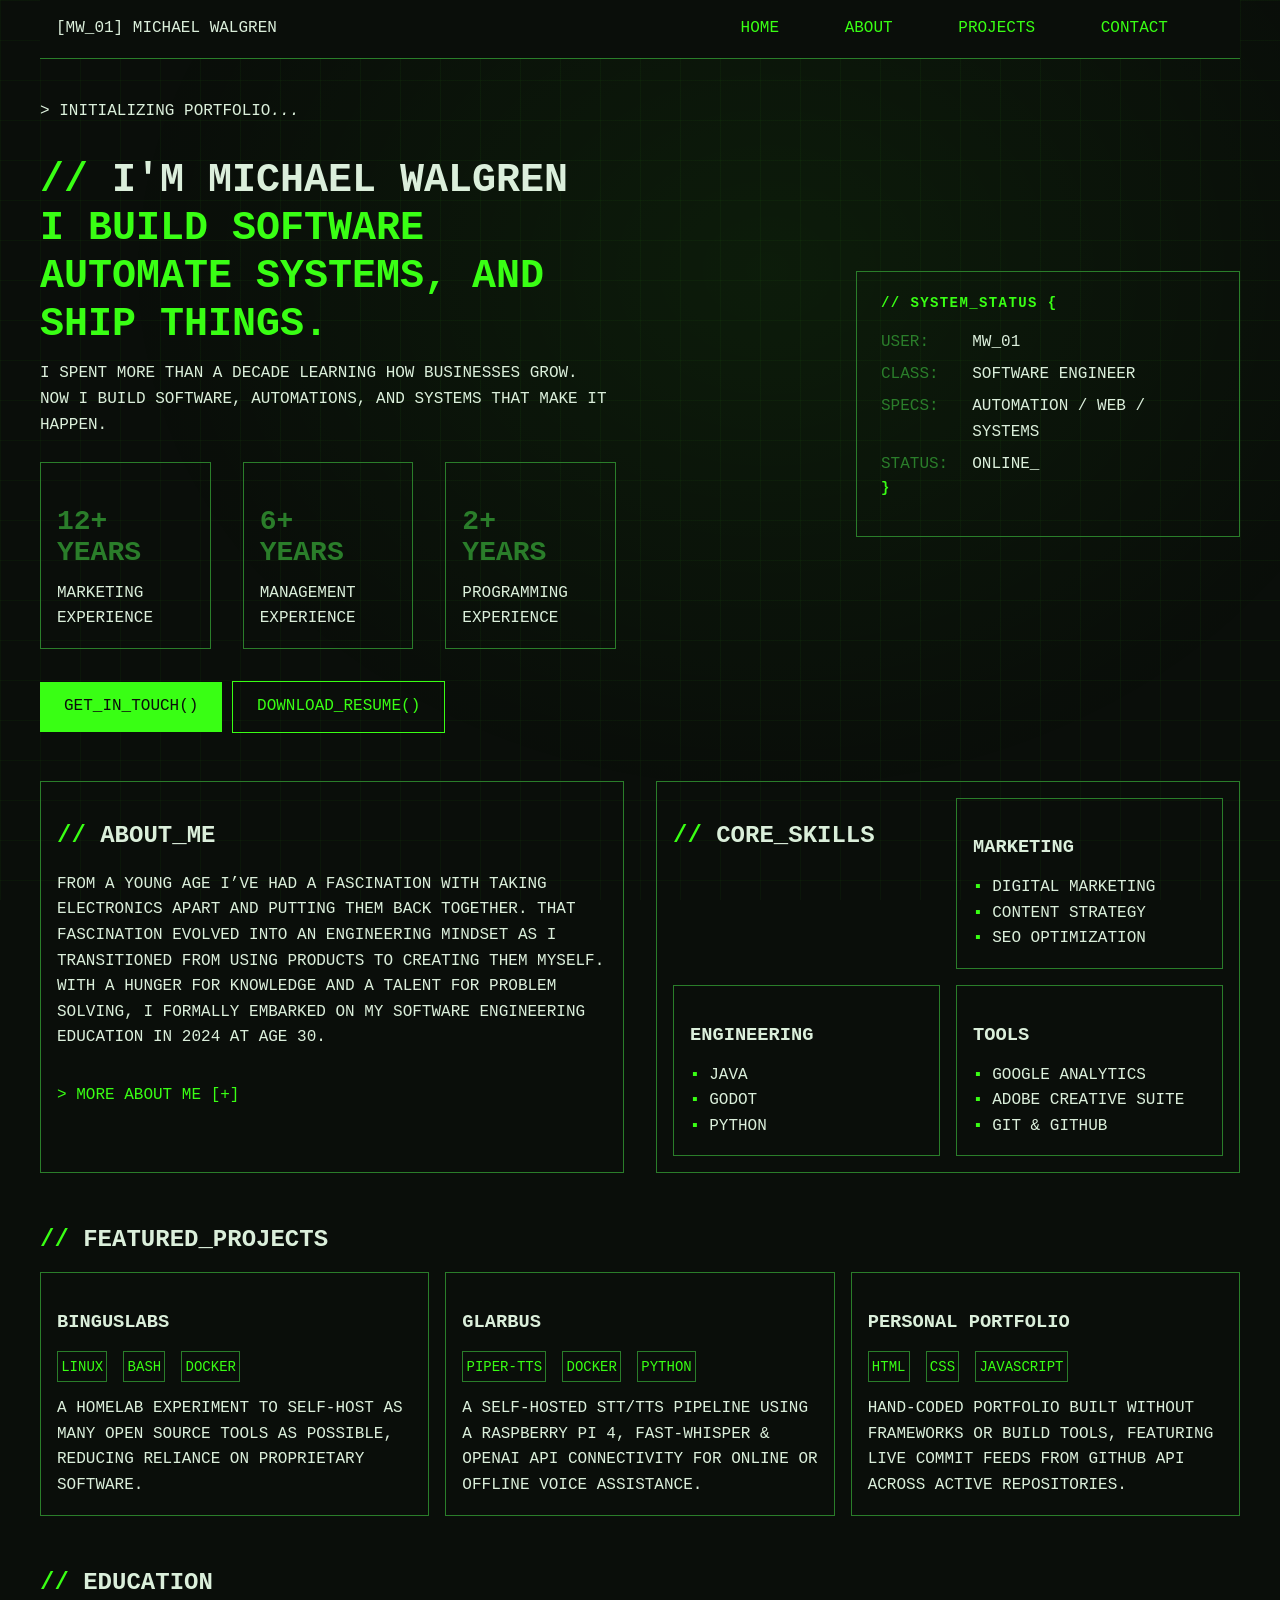
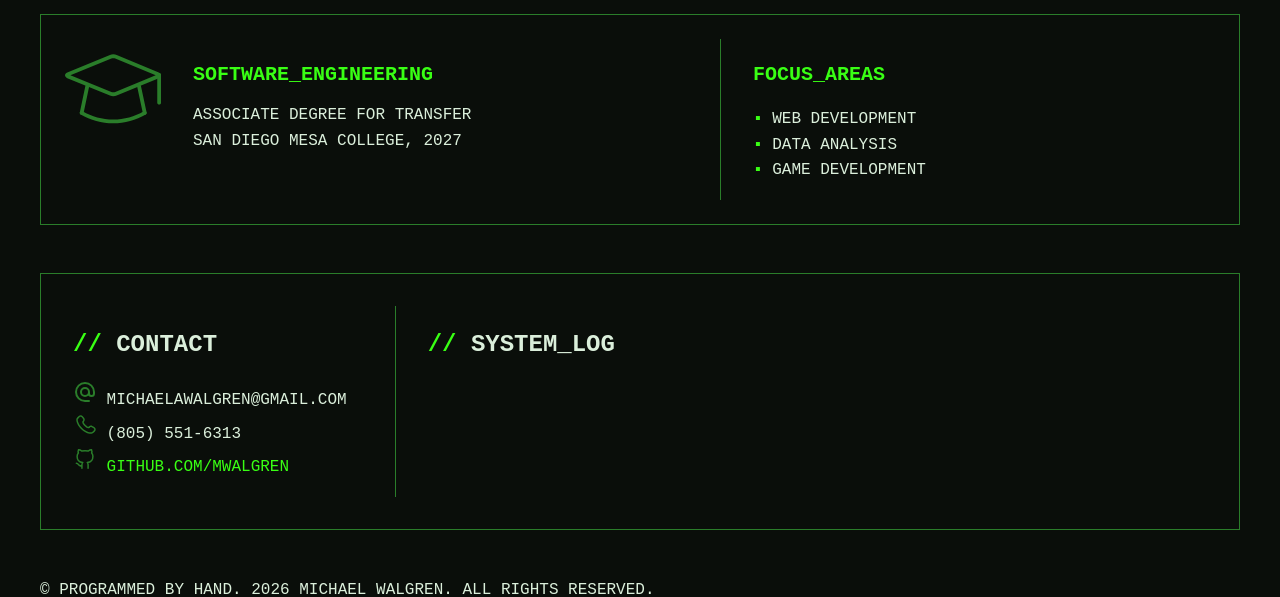
==== index.html @ fca06a7e "Final push, project complete." ====
<!DOCTYPE html>
<html lang="en-US">

<head>

    <meta charset="UTF-8" />
    <meta name="viewport" content="width=device-width,initial-scale=1" />
    <meta name='robots' content='index, follow' />
    <link rel="stylesheet" href="style.css" />
    <script src="script.js" defer></script>
</head>
<!---Hello! If youre inspecting this site, you're likely a developer (or a bot). If you are a human developer, welcome! ---->
<!---This site was hand-coded by me and is a work in progress. If you have any questions or comments, please reach out to me via the contact section below. ---->
<!---No AI was used to generate this site. Its extremely important that my projects are hand-made. Afterall, if I relied on AI, I wouldn't be able to showcase my true skills and creativity. ---->
<body>
    <nav class="main-menu">
        <p> [MW_01] MICHAEL WALGREN </p>
        <ul>
            <li> <a href= "#"> HOME </a>  </li>
            <li> <a href= "#about-section"> ABOUT </a> </li>
            <li> <a href= "#projects-section"> PROJECTS </a> </li>
            <li> <a href= "#contact-section"> CONTACT  </a> </li>
        </ul>

    </nav>

    <section class="hero-section">
        <div class="hero-left">
             <div class="hero-header">
                <span class="boot-text"> > INITIALIZING PORTFOLIO<span class="elipses" aria-hidden="true"><i>...</i></span> </span>

                <h1 class="main-title">
                I'M MICHAEL WALGREN
                <span class="main-sub">I BUILD SOFTWARE AUTOMATE SYSTEMS, AND SHIP THINGS.</span>
                </h1>

                <p> 
            I SPENT MORE THAN A DECADE LEARNING HOW BUSINESSES GROW. NOW I BUILD SOFTWARE, AUTOMATIONS, AND SYSTEMS THAT MAKE IT HAPPEN.
                </p>
                    
        </div>

        <div class="experience-cards">
            <div>
                <h3>
                12+ <br>YEARS</br>
                </h3>
                <p>
                    MARKETING EXPERIENCE
                </p>
            </div>
            
            <div>
                <h3>
                6+ <br>YEARS</br>
                </h3>
                <p>
                    MANAGEMENT EXPERIENCE
                </p>
            </div>

            <div>
                <h3>
                2+ <br>YEARS</br>
                </h3>
                <p>
                    PROGRAMMING EXPERIENCE
                </p>
            </div>

        </div>

        <div class="hero-cta">
            <a href="#contact-section" class="button-green">
                GET_IN_TOUCH()
            </a>

            <a href='assets/Michael-Walgren-Resume.pdf' download class="button" target="_blank">
                DOWNLOAD_RESUME()
            </a>

         </div>

        </div>
       
        <div class="hero-right">
            
            <section class="system-status">
                <h2>
                SYSTEM_STATUS &#123;
                </h2>
                <dl>
                    <dt> USER: </dt> <dd> MW_01</dd>
                    <dt> CLASS: </dt> <dd>Software Engineer</dd>
                    <dt> SPECS: </dt> <dd> AUTOMATION / WEB / SYSTEMS</dd>
                    <dt> Status: </dt> <dd> ONLINE_</dd>
                </dl>
                <h2 class="closing-bracket">&#125;</h2>

        </div>

                </section>

    </section>

    <section class="about" id="about-section">
        <div class="about-content">
            <h2> ABOUT_ME</h2>
            <!------DESPITE AI-CHECKERS STATING THIS IS AI GENERATED, IT IS 100% HUMAN WRITTEN(by me) AND WAS ITERATED OVER BY HAND SEVERAL TIMES OVER. AFTER REPEATEDLY REWRITING THE TEXT, IVE DECIEDED TO LEAVE IT AT MY FINAL ITERATION, BUT I CAN ASSURE YOU ITS NOT AI.------>
            <p>FROM A YOUNG AGE I’VE HAD A FASCINATION WITH TAKING ELECTRONICS APART AND PUTTING THEM BACK TOGETHER. THAT FASCINATION EVOLVED INTO AN ENGINEERING MINDSET AS I TRANSITIONED FROM USING PRODUCTS TO CREATING THEM MYSELF. WITH A HUNGER FOR KNOWLEDGE AND A TALENT FOR PROBLEM SOLVING, I FORMALLY EMBARKED ON MY SOFTWARE ENGINEERING EDUCATION IN 2024 AT AGE 30. </p>
                    <details class="about-details">
                        <summary id='about-summary'>
                        > MORE ABOUT ME
                        </summary>
                        IN MY FREE TIME I SPEND A LOT OF TIME BUILDING PROJECTS THAT INTEREST ME, OFTEN EXPERIMENTING WITH NEW TECHNOLOGIES AND TOOLS. AS AN AVID GAMER, I TAKE PART IN GAME JAMS AND WORK ON LONG-STANDING GAME DEVELOPMENT PROJECTS. I AM ESPECIALLY DRAWN TO PROJECTS THAT COMBINE HARDWARE AND SOFTWARE, INCLUDING CUSTOM PI BUILDS AND HOMELAB EXPERIMENTS.
                    </details>
        </div>

        <div class="skills-grid">
            <h2> CORE_SKILLS </h2>

            <article class="skill-card">

                    <h3> MARKETING </h3>

                <ul>

                    <li>Digital Marketing</li>
                    <li>Content Strategy</li>
                    <li>SEO Optimization</li>
                </ul>
            </article>
            <article class="skill-card">
                <h3> ENGINEERING </h3>

                <ul>

                    <li>Java</li>
                    <li>Godot</li>
                    <li>Python</li>
                </ul>

            </article>
            <article class="skill-card">
                <h3> TOOLS </h3>
                <ul>

                    <li>Google Analytics</li>
                    <li>Adobe Creative Suite</li>
                    <li>Git & GitHub</li>
                </ul>

            </article>

        </div>

    </section>


    <section class="featured-projects-grid" id="projects-section">
        <h2> FEATURED_PROJECTS </h2>

        <div class="project-grid">
            <article class="project-card">
                <h3> BINGUSLABS </h3>
                <!--- <img src="https://placehold.co/300x200" alt="Project 1" /> --->
                <ul class="tech-stack">
                    <li>Linux</li>
                    <li>Bash</li>
                    <li>Docker</li>
                </ul>
                
                <p>A homelab experiment to self-host as many open source tools as possible, reducing reliance on proprietary software.</p>

               <!--- <a href="/projects/marketing-dashboard">
                View project
                </a> --->

            </article>
            <article class="project-card">
                <h3> GLARBUS </h3>
                <!--- <img src="https://placehold.co/300x200" alt="Project 1" /> come back and add this later --->
                <ul class="tech-stack">
                    <li>PIPER-TTS</li>
                    <li>DOCKER</li>
                    <li>PYTHON</li>
                </ul>

                
                <p>A self-hosted STT/TTS pipeline using a Raspberry Pi 4, fast-whisper & OpenAI API connectivity for online or offline voice assistance.</p>

               <!-- <a href="/projects/glarbus">
                View project
                </a> --->

            </article>

            <article class="project-card">
                <h3> PERSONAL PORTFOLIO </h3>
                <!--- <img src="https://placehold.co/300x200" alt="Project 1" /> --->
                <ul class="tech-stack">
                    <li>HTML</li>
                    <li>CSS</li>
                    <li>JavaScript</li>
                </ul>


                <p>Hand-coded portfolio built without frameworks or build tools, 
                    featuring live commit feeds from GitHub API across active repositories.
                </p>
                
              <!----- <a href="/projects/marketing-dashboard">
                View project
                </a> --->

            </article>


        </div>

    </section>
    
    <section class="education">
        <h2> EDUCATION </h2>
        <div class="all-ed">
            <img src="assets/education-svgrepo-com.svg" alt="" width="96" height="96" />
            <div class="comp-sci">
                <h3> SOFTWARE_ENGINEERING </h3>
                <p>ASSOCIATE DEGREE FOR TRANSFER</p>
                <p>San Diego Mesa College, 2027</p>
            </div>
        
            <div class="focus-area">

                <h3> FOCUS_AREAS </h3>
                <ul>
                <li>Web Development</li>
                <li>Data Analysis</li>
                <li>Game Development</li>
            </ul>

        </div>


        </div>


    </section>

    <section class="contact" id="contact-section">

        <div class="contact-info">

            <h2> CONTACT </h2>

            <ul class ="contact-list"> 

                <li>
                    <img src="assets/email-svgrepo-com.svg" alt="" width="24" height="24" />
                    <span>MICHAELAWALGREN@GMAIL.COM</span>
                </li>

                <li>
                    <img src="assets/phone-svgrepo-com.svg" alt="" width="24" height="24" />
                    <span>(805) 551-6313</span>
                </li>

                <li>
                    <img src="assets/github-svgrepo-com.svg" alt="" width="24" height="24" />
                    <a href="https://github.com/mwalgren" rel="me noopener" target="_blank">github.com/mwalgren</a>
                 </li>

            </ul>

        </div>

        <div class="system-log">
            <h2> SYSTEM_LOG </h2>
            <ul class="log-list">

            </ul>
        </div>

    </section>

    <footer class="footer">
        <p> &copy; Programmed by hand. 2026 Michael Walgren. All rights reserved. </p>
    </footer>

</body>

</html>
---- style.css ----
:root {

    --bg: #0a0e0a;
    --green: #39ff14;
    --green-dim: #2a7d2a;
    --text: #dbefdb;
    --border: #1e3a1e;
    --max-width: 1200px;
    --gutter: 1.5rem;
}

*, *::before, *::after { 
    box-sizing: border-box; 
    cursor: url("assets/cursor.png") 0 0, auto;
    scroll-behavior: smooth;
}

p, li, dl {
    margin: 0;
    padding: 0;
    text-transform: uppercase
}

h1, h2, h3 { margin-bottom: 0.75rem; }


h1::before, h2::before {
    content: "// ";
    color: var(--green);
}

p {
    max-width: 65ch;
}

a {
    text-decoration: none;
    color: var(--green);
    cursor: url("assets/cursor.png") 0 0, auto;
}



body::before {
    content: "";
    position: fixed;
    inset: 0;
    z-index: -1;
    pointer-events: none;
    background-image:
        repeating-linear-gradient(to right,  rgba(57,255,20,0.04) 0 1px, transparent 1px 40px),
        repeating-linear-gradient(to bottom, rgba(57,255,20,0.04) 0 1px, transparent 1px 40px),
        radial-gradient(ellipse at 60% 30%, rgba(57,255,20,0.06), transparent 60%);
}

body {
    max-width: var(--max-width);
    margin: auto;
    background-color: var(--bg);
    color: var(--text);
    font-family: "JetBrains Mono", ui-monospace, monospace;
    line-height: 1.6;
}

.main-menu p {
    margin: 0;
}

.main-menu {
    display: flex;
    justify-content: space-between;
    align-items: center;
    padding: 1rem;
    margin-bottom: 1rem;
    position: sticky;
    top:0;
    background-color: var(--bg);
    border-bottom: 1px solid var(--green-dim);
}



.main-menu ul {
    display: flex;
    list-style: none;
    padding: 0;
    margin: 0;
    gap: 0.5rem;
    color: var(--green);
}

.main-menu a::before {
    content: "[";
    display: inline-block;
    opacity: 0;
    -webkit-transform: translateX(20px);
    -moz-transform: translateX(20px);
    transform: translateX(20px);
    -webkit-transition: -webkit-transform 0.3s, opacity 0.2s;
    -moz-transition: -moz-transform 0.3s, opacity 0.2s;
    transition: transform 0.3s, opacity 0.2s;
}
.main-menu :after {
  content: "]";
  display: inline-block;
  opacity: 0;
  -webkit-transition: -webkit-transform 0.3s, opacity 0.2s;
  -moz-transition: -moz-transform 0.3s, opacity 0.2s;
  transition: transform 0.3s, opacity 0.2s;
  -webkit-transform: translateX(-20px);
  -moz-transform: translateX(-20px);
  transform: translateX(-20px);
}

.main-menu a:hover:before,
a:hover:after {
  opacity: 1;
  -webkit-transform: translateX(0px);
  -moz-transform: translateX(0px);
  transform: translateX(0px);
}


.hero-section {
    display: grid;
    grid-template-columns: 1fr 1fr;
    gap: 3rem;
    margin-bottom: 3rem;
}


.hero-header {
    display: flex;
    flex-direction: column;
     max-width: 65ch;
     margin-bottom: 1.5rem;
     margin-top: 1.5rem;
}


.hero-header h1 {
    font-size: 2.5rem;
    font-weight: bold;
    line-height: 1.2;
    color: var(--text);
}


.hero-header span {
    color: var(--green);
}


.boot-text {
    color: var(--text) !important;
}

.elipses {
    display: inline-block;
    width: 3ch;
    animation: type-dots 2.5s steps(4, jump-none) infinite;
    color: var(--text) !important;
}


@keyframes type-dots {
    from {clip-path: inset(0 100% 0 0 );}
    to {clip-path: inset(0 0 0 0 );}
}

.hero-right {

    display: flex;
    justify-content: center;
    flex-direction: column;
    align-items: flex-end;
    gap: 1.5rem;
}


.experience-cards {
    display: flex;
    flex-wrap: wrap;
    gap: 2rem;
    justify-content: left;
    max-width: 80ch;
    margin-bottom: 2rem;
}

.experience-cards h3 {
        font-size: 1.75rem;
        line-height: 1.1;
        color: var(--green-dim);
        text-transform: none;
}

.experience-cards div {
    border: 1px solid var(--green-dim);
    padding: 1rem;
    flex: 1;
}

.button {
    display: inline-block;
    padding: 0.75rem 1.5rem;
    border: 1px solid var(--green);
    color: var(--green);
    text-decoration: none;
}

.button-green {
    background-color: var(--green);
    color: var(--bg);
    display: inline-block;
    padding: 0.75rem 1.5rem;
    text-decoration: none;
    transition: background-color 0.3s, color 0.2s;
}


.icon {
    width: 1.5rem;
    height: 1.5rem;
    fill: var(--green);
}

.system-status {
    border: 1px solid var(--green-dim);
    padding: 1.25rem 1.5rem;
    max-width: 24rem;
    
}

.system-status h2 {
    font-size: 0.875rem;
    margin: 0 0 1rem;
    letter-spacing: 0.1em;
    color: var(--green);
}

.system-status dl {
    display: grid;
    grid-template-columns: auto 1fr;
    gap: 0.4rem 1.5rem;
    margin: 0;
}
.closing-bracket::before {
    content: " " !important;
}

.system-status dt { color: var(--green-dim); }
.system-status dd { margin: 0; color: var(--text); }

.about {
    display: flex;
    gap: 2rem;
    margin-bottom: 3rem;
}

.about > div { 
    border: 1px solid var(--green-dim);
    padding: 1rem;
    flex: 1;
}

.about h2 {
    font-size: 1.5rem;
    margin-bottom: 1rem;
}

.about-content p {
    margin-bottom: 2rem;
}

details summary::-webkit-details-marker {display: none;}
details summary {list-style: none;}

#about-summary {
    color:var(--green);
}

details summary::after {
    content: '[+]';
}

details[open] summary::after {
    content: '[-]';
}

.skills-grid {
    display: grid;
    gap: 1rem;
    grid-template-columns: repeat(auto-fit, minmax(200px, 1fr));
}
.skill-card {
    border: 1px solid var(--green-dim);
    padding: 1rem;
}
.skill-card ul {
    border: none;
    list-style: none;
    padding: 0;
    margin: 0;
}
.skill-card li::before {
    content: "▪ ";
    color: var(--green);
}

.project-grid {
    display: grid;
    gap: 1rem;
    grid-template-columns: repeat(auto-fit, minmax(280px, 1fr))
}

.project-grid article {
    border: 1px solid var(--green-dim);
    padding: 1rem;
}

.project-grid article ul {
    display: flex;
    flex-direction: row;
    gap: 1rem;
    list-style: none;
    font-size: 0.875rem;
    align-items: flex-start;
    padding-left: 0px;

}

.project-grid li {
    color: var(--green);
    border: 1px solid var(--green-dim);
    padding: 0.2rem;
}


.featured-projects-grid { 
    margin-bottom: 3rem;
}

.all-ed {
    display: grid;
    grid-template-columns: auto 1fr 1fr;
    gap: 2rem;
    padding: 1.5rem;
    border: 1px solid var(--green-dim);
    margin-bottom: 3rem;
}
.focus-area {
    border-left: 1px solid var(--green-dim);
    padding-left: 2rem;
}

.featured-projects-grid a {
    line-height: 1.2;
}

.featured-projects-grid a::before {
    content: ">";
    display: inline-block;
    margin-right: 0.5ch;
    transition: 0.5s;
}

.featured-projects-grid a:hover{
    display: inline-block;
    padding-right: 3px;
    border-right: 8px solid var(--green);
    animation: blink 0.8s steps(2,start) infinite;
}

@keyframes blink {
    to {
        border-color: transparent;
    }
}

.focus-area li::before {
    padding: 0;
    list-style: none;
    content: "▪ ";
    color: var(--green);
}

.focus-area ul {
    list-style: none;
    padding: 0;
}

.all-ed h3 { 
    font-size: 1.25rem;
    color: var(--green);
}

.contact {
    display: flex;
    flex-direction: row;
    gap: 3rem;
    border: 1px solid var(--green-dim);
    padding: 2rem;
    margin-bottom: 3rem;
}

.contact ul {
    list-style: none;
    padding: 0;
}


.system-log {
    border-left: 1px solid var(--green-dim);
    padding-left: 2rem;
    list-style: none;
}
.system-log ul {
    padding: 0;
}
.system-log li::before {
    content: "▪ ";
    color: var(--green);
}

.log-date {
    color: var(--green-dim);
}

@media(max-width: 1200px) {

    :root {

    --bg: #0a0e0a;
    --green: #39ff14;
    --green-dim: #2a7d2a;
    --text: #dbefdb;
    --border: #1e3a1e;
    --max-width: 768px;
    --gutter: 1.5rem;
}

    body {
        margin: auto;
    }

    .hero-right{
        display: none;
    }

    .hero-header{
        flex-direction: column;
    }

    .about > div {
        width: 100%;
    }
    .about-content p {
    max-width: none;
    }
    .contact-list li {
        display: flex;
        align-items: center;
        gap: 0.5rem;
    }
}

@media(max-width: 768px) {

    :root {
    --bg: #0a0e0a;
    --green: #39ff14;
    --green-dim: #2a7d2a;
    --text: #dbefdb;
    --border: #1e3a1e;
    --max-width: 480px;
    --gutter: 1.5rem;
    }

    .main-menu {
       max-width: none;
       gap: 1rem;
       flex-direction: column;
    }

    .hero-section {
        flex-direction: column;
    }

    body {
        margin: auto;
    }

    .experience-cards { 
        display: none;
    }

    .about {
        flex-direction: column;
        align-items: center;
    }
    .hero-section h1 {
        font-size: 2rem;
    }

    .hero-cta a{
        margin-bottom: 1rem;
    }

    .main-sub { 
        display: block;
    }

    .all-ed {
        grid-template-columns: 1fr;
        
    }
    .focus-area {
        border-left: none;
        padding-left: 0;
        border-top: 1px solid var(--green-dim);
    }

    .contact {
        display: flex;
        flex-direction: column;
        align-items: center;
    }

    .system-log {
        border-left: none;
        border-top: 1px solid var(--green-dim);
    }

}
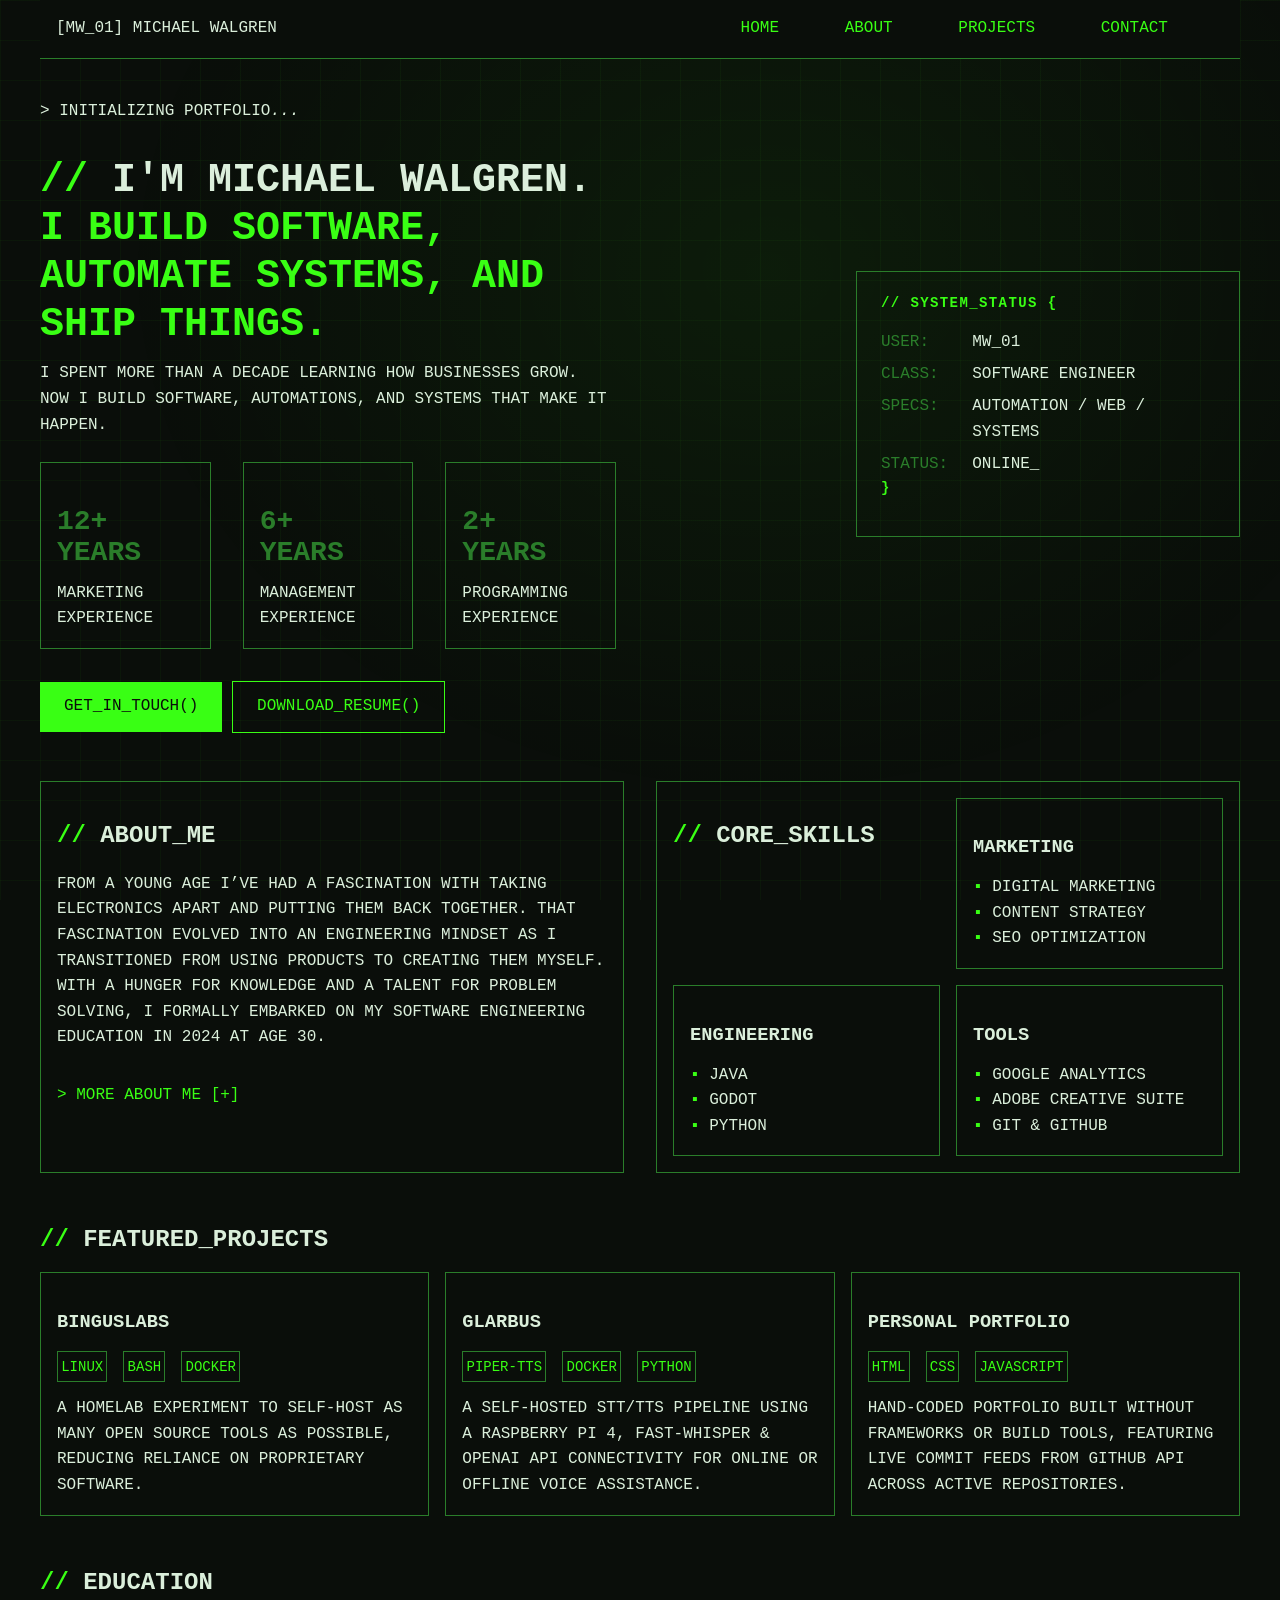
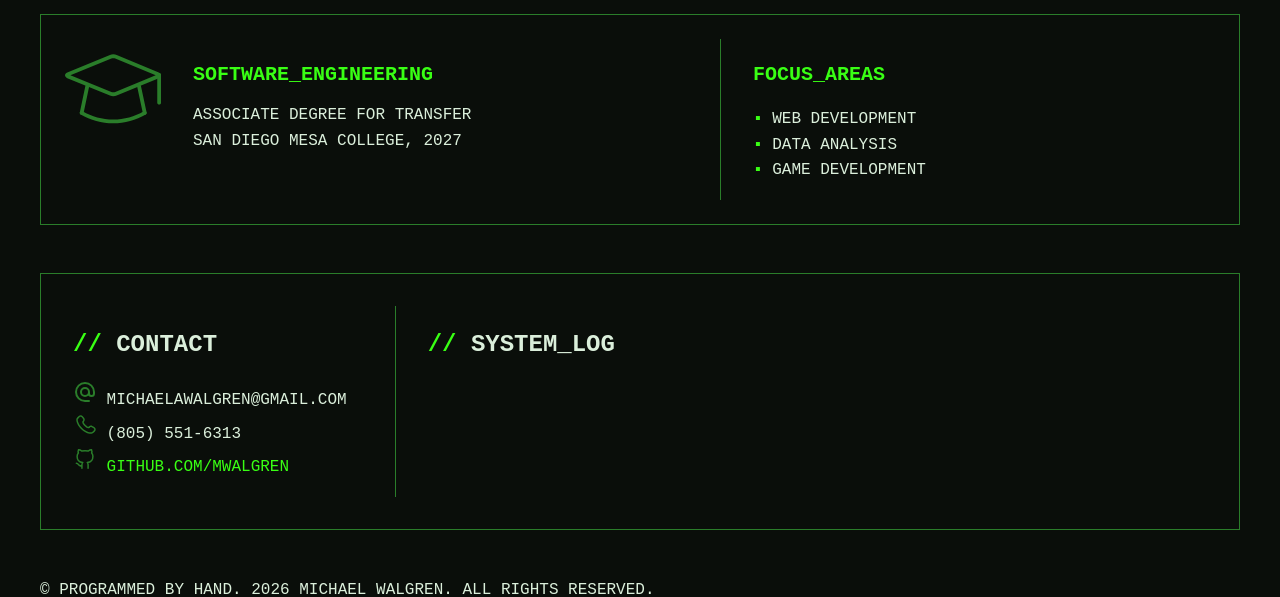
==== commit b3acc1f6: "typo fix, header padding on mobile" ====
--- a/index.html
+++ b/index.html
@@ -30,8 +30,8 @@
                 <span class="boot-text"> > INITIALIZING PORTFOLIO<span class="elipses" aria-hidden="true"><i>...</i></span> </span>
 
                 <h1 class="main-title">
-                I'M MICHAEL WALGREN
-                <span class="main-sub">I BUILD SOFTWARE AUTOMATE SYSTEMS, AND SHIP THINGS.</span>
+                I'M MICHAEL WALGREN.
+                <span class="main-sub">I BUILD SOFTWARE, AUTOMATE SYSTEMS, AND SHIP THINGS.</span>
                 </h1>
 
                 <p> 
--- a/style.css
+++ b/style.css
@@ -451,6 +451,11 @@
         flex-direction: column;
     }
 
+    .hero-section {
+        display: grid;
+        grid-template-columns: 1fr;
+    }
+
     .about > div {
         width: 100%;
     }
@@ -483,7 +488,9 @@
     }
 
     .hero-section {
-        flex-direction: column;
+        display: grid;
+        grid-template-columns: 1fr;
+        padding: 1rem;
     }
 
     body {
